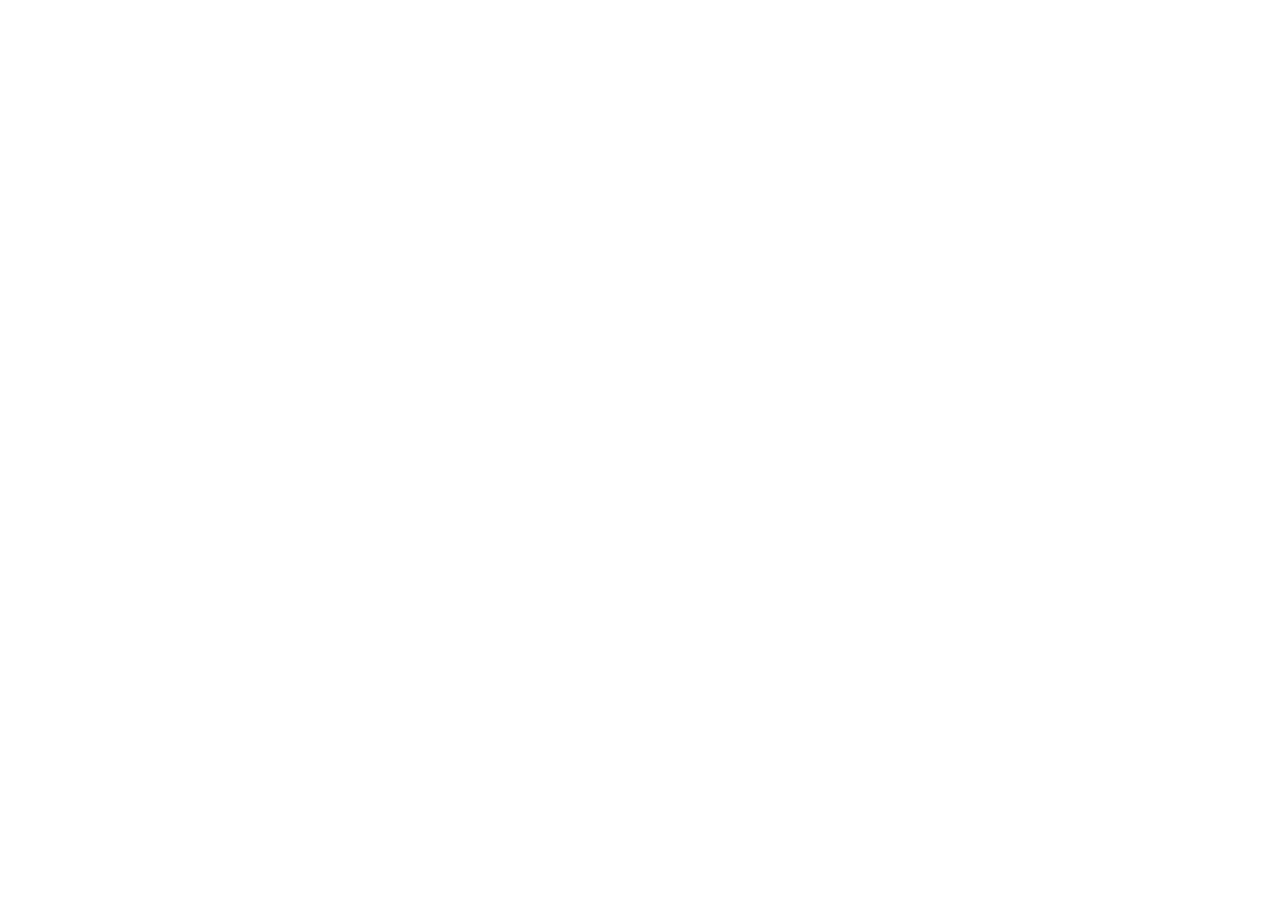
==== js_arrays_cycles/index.html @ 430acc7d "Implement sorting algorithms" ====
<!doctype html>
<html lang="en">
  <head>
    <meta charset="UTF-8" />
    <meta name="viewport" content="width=device-width, initial-scale=1.0" />
    <title>JS_Taks_1_Arrays_Cycles</title>
  </head>
  <body>
    <script src="script.js"></script>
  </body>
</html>
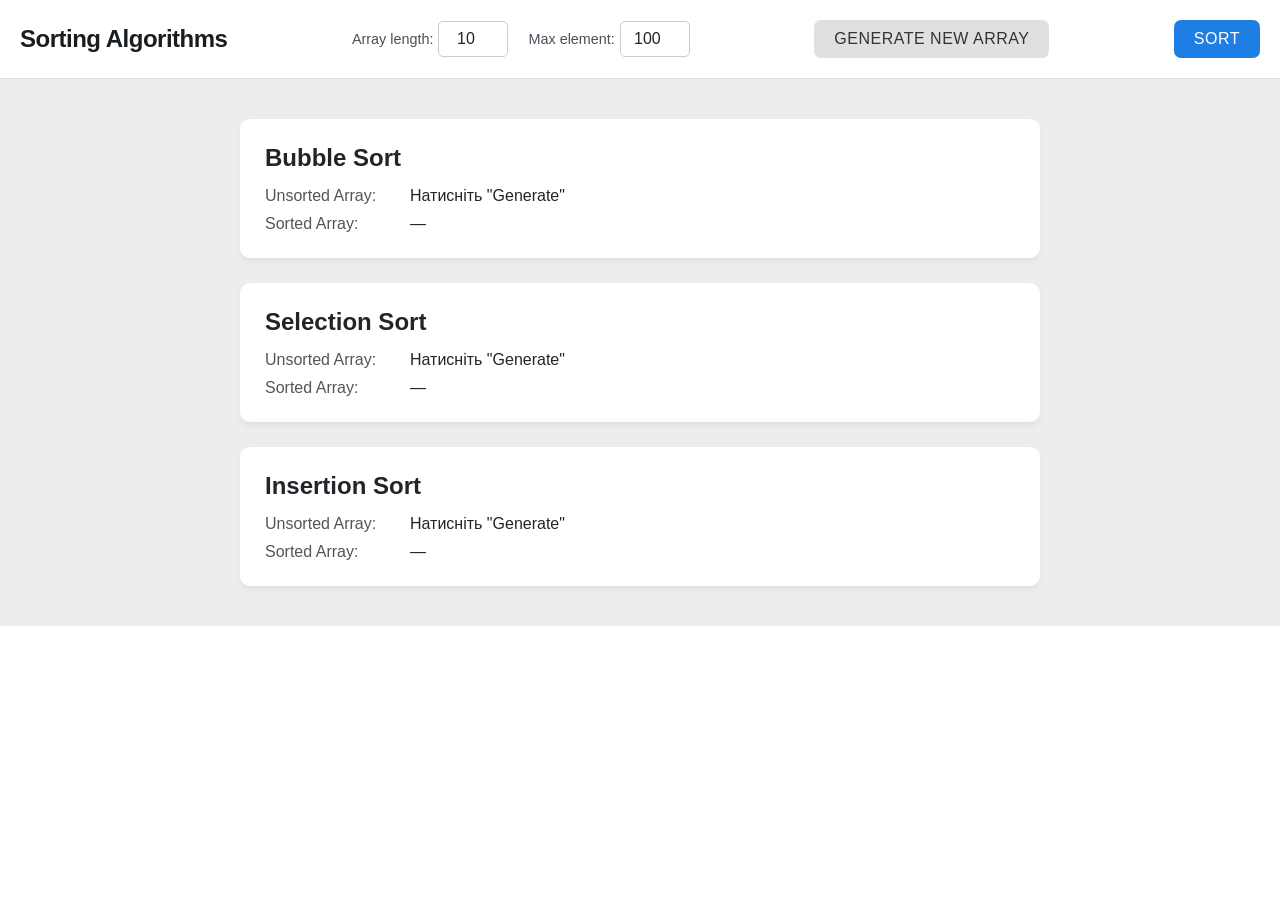
==== commit 4bffb4b1: "Add layout" ====
--- a/js_arrays_cycles/index.html
+++ b/js_arrays_cycles/index.html
@@ -3,9 +3,74 @@
   <head>
     <meta charset="UTF-8" />
     <meta name="viewport" content="width=device-width, initial-scale=1.0" />
-    <title>JS_Taks_1_Arrays_Cycles</title>
+    <title>JS_Tasks_1_Arrays_Cycles</title>
+    <link rel="stylesheet" href="style.css" />
   </head>
   <body>
-    <script src="script.js"></script>
+    <header>
+      <h1>Sorting Algorithms</h1>
+      <div class="controls-wrapper">
+        <div class="numbers">
+          <div>
+            <label for="arrLength">Array length:</label>
+            <input type="number" id="arrLength" value="10" />
+          </div>
+          <div>
+            <label for="maxEl">Max element:</label>
+            <input type="number" id="maxEl" value="100" />
+          </div>
+        </div>
+      </div>
+
+      <button id="generateBtn" class="btn-secondary">Generate new array</button>
+
+      <button id="sortBtn">Sort</button>
+    </header>
+    <main>
+      <section class="algo-card">
+        <h2 class="bubble-sort-title">Bubble Sort</h2>
+
+        <div class="result-row">
+          <span class="label">Unsorted Array:</span>
+          <div id="bubble-unsorted">Натисніть "Generate"</div>
+        </div>
+
+        <div class="result-row">
+          <span class="label">Sorted Array:</span>
+          <div id="bubble-sorted">—</div>
+        </div>
+      </section>
+
+      <section class="algo-card">
+        <h2 class="selection-sort-title">Selection Sort</h2>
+
+        <div class="result-row">
+          <span class="label">Unsorted Array:</span>
+          <div id="selection-unsorted">Натисніть "Generate"</div>
+        </div>
+
+        <div class="result-row">
+          <span class="label">Sorted Array:</span>
+          <div id="selection-sorted">—</div>
+        </div>
+      </section>
+
+      <section class="algo-card">
+        <h2 class="insertion-sort-title">Insertion Sort</h2>
+
+        <div class="result-row">
+          <span class="label">Unsorted Array:</span>
+          <div id="insertion-unsorted">Натисніть "Generate"</div>
+        </div>
+
+        <div class="result-row">
+          <span class="label">Sorted Array:</span>
+          <div id="insertion-sorted">—</div>
+        </div>
+      </section>
+    </main>
+
+    <script src="script.js" type="module"></script>
+    <script src="domScript.js" type="module"></script>
   </body>
 </html>
--- a/js_arrays_cycles/style.css
+++ b/js_arrays_cycles/style.css
@@ -0,0 +1,159 @@
+* {
+  margin: 0;
+  padding: 0;
+  box-sizing: border-box;
+}
+
+body {
+  font-family: Helvetica, Arial, sans-serif;
+  color: #212529;
+}
+
+header {
+  margin: 0 auto;
+  display: flex;
+  gap: 30px;
+  padding: 20px;
+  justify-content: space-between;
+  align-items: center;
+  border-bottom: 1px solid #dee2e6;
+  background-color: #ffffff;
+}
+
+header h1 {
+  font-size: 1.5rem;
+  font-weight: 700;
+  color: #1a1d20;
+  letter-spacing: -0.5px;
+}
+
+.controls-wrapper {
+  display: flex;
+  gap: 15px;
+  align-items: center;
+}
+
+.numbers {
+  display: flex;
+  gap: 20px;
+}
+
+.numbers > div {
+  display: flex;
+  align-items: center;
+  gap: 5px;
+}
+
+.numbers input[type="number"] {
+  width: 70px;
+  padding: 8px;
+  font-size: 1rem;
+  border: 1px solid #ccc;
+  border-radius: 5px;
+  outline: none;
+  font-weight: 500;
+  color: #212529;
+  text-align: center;
+}
+
+label {
+  font-size: 0.9rem;
+  font-weight: 500;
+  color: #495057;
+}
+
+button {
+  border: none;
+  border-radius: 7px;
+  padding: 10px 20px;
+  font-size: 1rem;
+  font-weight: 500;
+  letter-spacing: 0.5px;
+  text-transform: uppercase;
+  cursor: pointer;
+  transition:
+    background 0.2s,
+    opacity 0.2s;
+}
+
+#sortBtn {
+  background: #1f7ee3;
+  color: white;
+}
+
+.btn-secondary {
+  background: #e0e0e0;
+  color: #333;
+}
+
+button:hover {
+  opacity: 0.9;
+}
+
+#sortBtn:hover {
+  background: #1565c0;
+}
+
+.btn-secondary:hover {
+  background: #d5d5d5;
+}
+
+main {
+  background: #ecedef;
+  padding: 40px 20px;
+  display: flex;
+  flex-direction: column;
+  gap: 25px;
+  align-items: center;
+}
+
+.algo-card {
+  background: #ffffff;
+  border-radius: 10px;
+  padding: 25px;
+  width: 100%;
+  max-width: 800px;
+  box-shadow: 0 4px 6px rgba(0, 0, 0, 0.05);
+}
+
+.algo-card h2 {
+  margin-bottom: 15px;
+}
+
+.result-row {
+  display: flex;
+  align-items: center;
+  gap: 15px;
+  margin-top: 10px;
+}
+
+.result-row .label {
+  min-width: 130px;
+  font-weight: 500;
+  color: #555;
+}
+
+.array-output {
+  font-family: Courier, monospace;
+  font-size: 0.95rem;
+  font-weight: 500;
+
+  background-color: #e8f2fe;
+  color: #1f7ee3;
+  border: 1px solid #b3d7ff;
+
+  padding: 10px 15px;
+  border-radius: 6px;
+  flex-grow: 1;
+
+  white-space: normal;
+  word-break: break-word;
+  line-height: 1.5;
+}
+
+.array-output::before {
+  content: "[";
+}
+.array-output::after {
+  content: "]";
+}
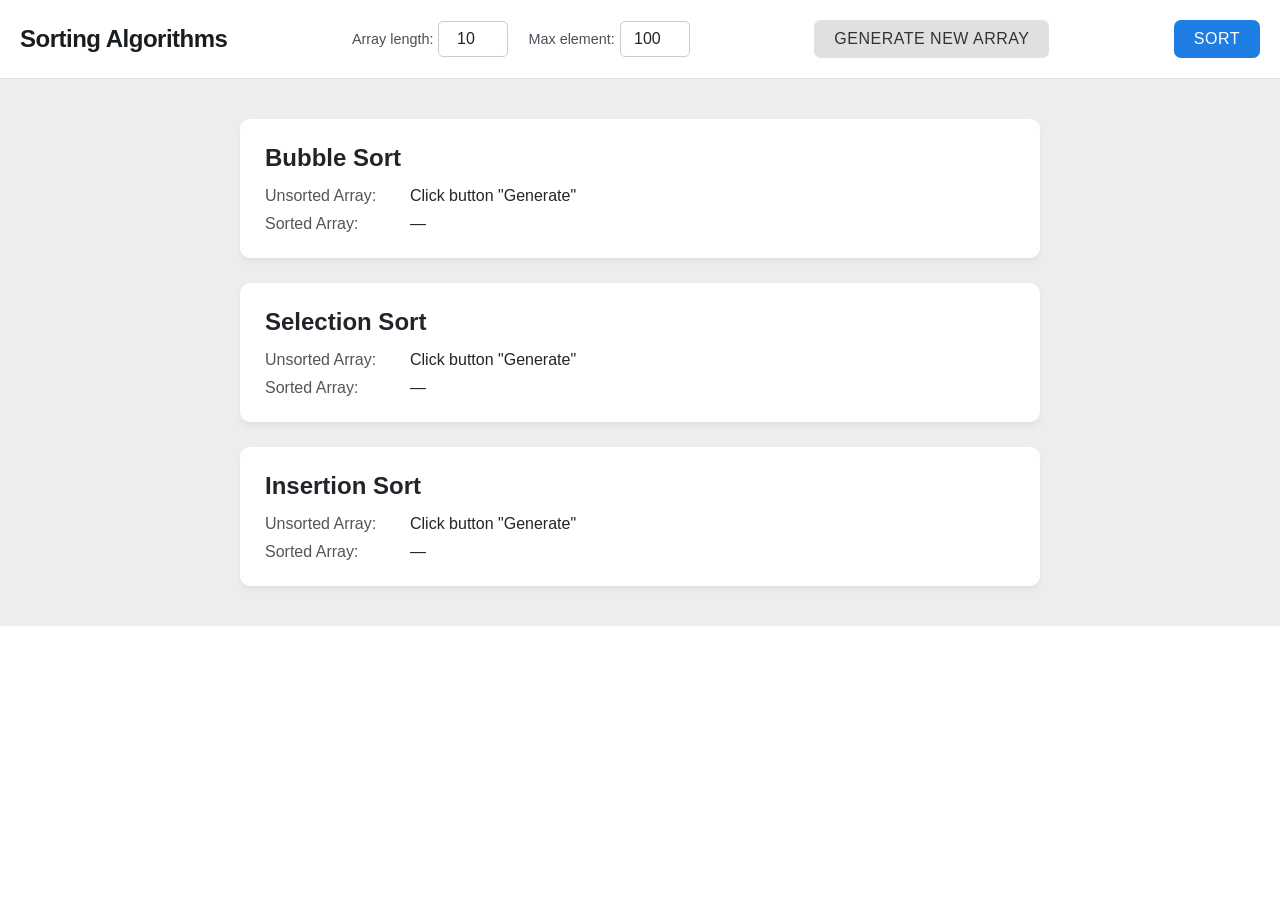
==== commit d68d680f: "Fix html" ====
--- a/js_arrays_cycles/index.html
+++ b/js_arrays_cycles/index.html
@@ -32,7 +32,7 @@
 
         <div class="result-row">
           <span class="label">Unsorted Array:</span>
-          <div id="bubble-unsorted">Натисніть "Generate"</div>
+          <div id="bubble-unsorted">Click button "Generate"</div>
         </div>
 
         <div class="result-row">
@@ -46,7 +46,7 @@
 
         <div class="result-row">
           <span class="label">Unsorted Array:</span>
-          <div id="selection-unsorted">Натисніть "Generate"</div>
+          <div id="selection-unsorted">Click button "Generate"</div>
         </div>
 
         <div class="result-row">
@@ -60,7 +60,7 @@
 
         <div class="result-row">
           <span class="label">Unsorted Array:</span>
-          <div id="insertion-unsorted">Натисніть "Generate"</div>
+          <div id="insertion-unsorted">Click button "Generate"</div>
         </div>
 
         <div class="result-row">
